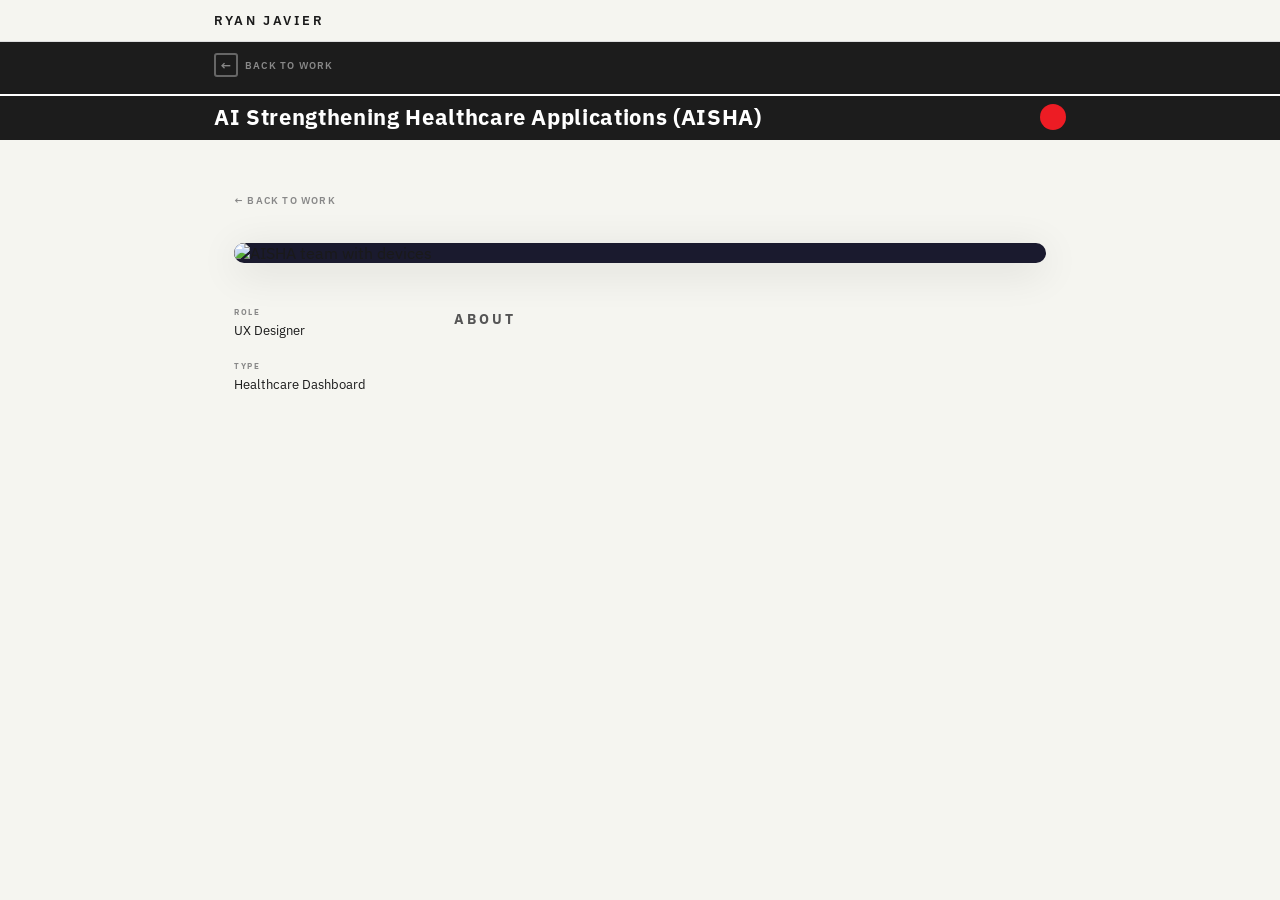
==== pages/aisha.html @ d73d8b57 "Create aisha.html" ====
<!DOCTYPE html>
<html lang="en">
<head>
  <meta charset="UTF-8" />
  <meta name="viewport" content="width=device-width, initial-scale=1.0"/>
  <title>AISHA - Ryan Javier</title>
  <link rel="preconnect" href="https://fonts.googleapis.com">
  <link rel="preconnect" href="https://fonts.gstatic.com" crossorigin>
  <link href="https://fonts.googleapis.com/css2?family=IBM+Plex+Sans:ital,wght@0,300;0,400;0,500;0,600;0,700;1,300&display=swap" rel="stylesheet">
  <style>
    :root {
      --red: #ED1C24;
      --orange: #F7941D;
      --teal: #4A8B8C;
      --teal-light: #B8D8D9;
      --teal-dark: #3a7a7b;
      --bg: #f5f5f0;
      --white: #ffffff;
      --dark: #1a1a1a;
      --mid: #555;
      --light: #888;
      --border: #ddd;
      --font: 'IBM Plex Sans', sans-serif;
    }

    * { margin: 0; padding: 0; box-sizing: border-box; }
    html { scroll-behavior: smooth; }
    body {
      font-family: var(--font);
      background: var(--bg);
      color: var(--dark);
      overflow-x: hidden;
    }

    /* NAVBAR */
    .navbar {
      position: sticky;
      top: 0;
      z-index: 100;
      background: var(--bg);
      border-bottom: 1px solid var(--border);
    }
    .nav-inner {
      max-width: 900px;
      margin: 0 auto;
      padding: 12px 24px;
      display: flex;
      align-items: center;
      justify-content: space-between;
    }
    .nav-logo {
      font-family: var(--font);
      font-size: 13px;
      font-weight: 600;
      letter-spacing: 0.2em;
      text-transform: uppercase;
      color: var(--dark);
      text-decoration: none;
      white-space: nowrap;
    }
    .nav-links { display: flex; gap: 24px; }
    .nav-link {
      font-family: var(--font);
      font-size: 10px;
      font-weight: 500;
      letter-spacing: 0.1em;
      text-transform: uppercase;
      color: var(--light);
      text-decoration: none;
      padding-bottom: 2px;
      border-bottom: 2px solid transparent;
      transition: color 0.2s, border-color 0.2s;
      white-space: nowrap;
    }
    .nav-link:hover { color: var(--dark); border-bottom-color: var(--teal); }
    .nav-link.active { color: var(--dark); border-bottom-color: var(--red); }

    /* SUBWAY SIGN BAR */
    .case-nav-bar {
      position: static;
      background: #1c1c1c;
      display: flex;
      flex-direction: column;
    }
    .case-nav-inner-wrap {
      max-width: 900px;
      margin: 0 auto;
      padding: 0 24px;
      width: 100%;
    }
    .case-nav-top {
      display: flex;
      align-items: center;
      justify-content: space-between;
      padding: 11px 0;
    }
    .case-nav-arrows { display: flex; align-items: center; gap: 20px; }
    .case-nav-arrows a {
      font-family: var(--font);
      font-size: 10px;
      font-weight: 600;
      letter-spacing: 0.12em;
      text-transform: uppercase;
      color: #888;
      text-decoration: none;
      display: flex;
      align-items: center;
      gap: 7px;
      transition: color 0.2s;
    }
    .case-nav-arrows a:hover { color: white; }
    .case-nav-arrow-icon {
      display: inline-flex;
      align-items: center;
      justify-content: center;
      width: 24px;
      height: 24px;
      border: 2.5px solid #666;
      border-radius: 3px;
      font-size: 13px;
      line-height: 1;
      transition: border-color 0.2s, color 0.2s;
    }
    .case-nav-arrows a:hover .case-nav-arrow-icon { border-color: white; color: white; }
    .case-nav-black-gap { height: 6px; background: #1c1c1c; }
    .case-nav-white-rule { height: 2px; background: #ffffff; }
    .case-nav-bottom {
      display: flex;
      align-items: center;
      justify-content: space-between;
      padding: 8px 0 10px;
    }
    .case-nav-title {
      font-family: var(--font);
      font-size: 22px;
      font-weight: 700;
      color: white;
      letter-spacing: 0.03em;
      text-transform: none;
      line-height: 1;
    }
    .case-nav-dot {
      width: 26px; height: 26px;
      border-radius: 50%;
      background: var(--red);
      flex-shrink: 0;
    }

    /* MAIN CONTENT */
    .case-study {
      max-width: 860px;
      margin: 0 auto;
      padding: 48px 24px 80px;
    }

    /* HERO IMAGE */
    .cs-hero {
      width: 100%;
      border-radius: 10px;
      overflow: hidden;
      margin-bottom: 44px;
      box-shadow: 0 8px 40px rgba(0,0,0,0.12);
      background: #1a1a2e;
    }
    .cs-hero img { width: 100%; height: auto; display: block; }

    /* META + ABOUT ROW */
    .cs-meta-row {
      display: grid;
      grid-template-columns: 180px 1fr;
      gap: 40px;
      margin-bottom: 60px;
      align-items: start;
    }
    .cs-meta { display: flex; flex-direction: column; gap: 20px; }
    .cs-meta-item { display: flex; flex-direction: column; gap: 4px; }
    .cs-meta-label {
      font-size: 8px;
      font-weight: 700;
      letter-spacing: 0.2em;
      text-transform: uppercase;
      color: var(--light);
    }
    .cs-meta-value { font-size: 13px; color: var(--dark); line-height: 1.5; }
    .cs-section-eyebrow {
      font-size: 9px;
      font-weight: 700;
      letter-spacing: 0.22em;
      text-transform: uppercase;
      color: var(--red);
      margin-bottom: 10px;
    }
    .cs-about-block p { font-size: 14px; line-height: 1.8; color: var(--mid); }

    /* BACK LINK */
    .cs-back {
      display: inline-flex;
      align-items: center;
      gap: 8px;
      font-size: 10px;
      font-weight: 600;
      letter-spacing: 0.12em;
      text-transform: uppercase;
      color: var(--light);
      text-decoration: none;
      margin-bottom: 36px;
      transition: color 0.2s;
    }
    .cs-back:hover { color: var(--teal); }

    @media (max-width: 640px) {
      .cs-meta-row { grid-template-columns: 1fr; gap: 24px; }
      .cs-meta { flex-direction: row; flex-wrap: wrap; gap: 16px 28px; }
      .cs-meta-item { min-width: 80px; }
    }

    /* CLICKABLE IMAGES */
    .cs-zoomable {
      cursor: zoom-in;
      transition: opacity 0.15s;
    }
    .cs-zoomable:hover { opacity: 0.88; }

    /* IMAGE LIGHTBOX MODAL */
    .img-modal-overlay {
      position: fixed;
      inset: 0;
      background: rgba(0,0,0,0.82);
      z-index: 500;
      display: flex;
      align-items: center;
      justify-content: center;
      opacity: 0;
      pointer-events: none;
      transition: opacity 0.22s ease;
      backdrop-filter: blur(4px);
      padding: 24px;
    }
    .img-modal-overlay.open {
      opacity: 1;
      pointer-events: all;
    }
    .img-modal-inner {
      position: relative;
      max-width: 90vw;
      max-height: 90vh;
      display: flex;
      align-items: center;
      justify-content: center;
    }
    .img-modal-inner img {
      max-width: 90vw;
      max-height: 88vh;
      width: auto;
      height: auto;
      border-radius: 8px;
      box-shadow: 0 24px 80px rgba(0,0,0,0.5);
      display: block;
      transform: scale(0.95);
      transition: transform 0.22s ease;
    }
    .img-modal-overlay.open .img-modal-inner img { transform: scale(1); }
    .img-modal-close {
      position: absolute;
      top: -14px;
      right: -14px;
      width: 34px;
      height: 34px;
      border-radius: 50%;
      background: white;
      border: none;
      cursor: pointer;
      font-size: 14px;
      font-weight: 700;
      color: var(--dark);
      display: flex;
      align-items: center;
      justify-content: center;
      box-shadow: 0 2px 12px rgba(0,0,0,0.3);
      transition: background 0.15s;
      z-index: 10;
      font-family: var(--font);
    }
    .img-modal-close:hover { background: var(--bg); }
  </style>
</head>
<body>

  <!-- NAVBAR -->
  <nav class="navbar">
    <div class="nav-inner">
      <a href="../index.html" class="nav-logo">RYAN JAVIER</a>
      <div class="nav-links"></div>
    </div>
  </nav>

  <!-- SUBWAY SIGN BAR -->
  <div class="case-nav-bar">
    <div class="case-nav-inner-wrap">
      <div class="case-nav-top">
        <div class="case-nav-arrows">
          <a href="../index.html#work"><span class="case-nav-arrow-icon">&#8592;</span> Back to Work</a>
        </div>
      </div>
    </div>
    <div class="case-nav-black-gap"></div>
    <div class="case-nav-white-rule"></div>
    <div class="case-nav-inner-wrap">
      <div class="case-nav-bottom">
        <div class="case-nav-title">AI Strengthening Healthcare Applications (AISHA)</div>
        <div class="case-nav-dot"></div>
      </div>
    </div>
  </div>

  <!-- MAIN -->
  <main class="case-study">

    <a href="../index.html#work" class="cs-back">&#8592; Back to Work</a>

    <!-- HERO -->
    <div class="cs-hero">
      <img src="../photos/AISHA/1756594130944.jpeg"
           alt="AISHA team with devices"
           class="cs-zoomable" />
    </div>

    <!-- META + ABOUT -->
    <div class="cs-meta-row">
      <div class="cs-meta">
        <div class="cs-meta-item">
          <span class="cs-meta-label">Role</span>
          <span class="cs-meta-value">UX Designer</span>
        </div>
        <div class="cs-meta-item">
          <span class="cs-meta-label">Type</span>
          <span class="cs-meta-value">Healthcare Dashboard</span>
        </div>
      </div>
      <div class="cs-about-block">
        <p class="cs-section-eyebrow">About</p>
        <p></p>
      </div>
    </div>

  </main>

  <!-- LIGHTBOX MODAL -->
  <div class="img-modal-overlay" id="imgModal">
    <div class="img-modal-inner">
      <button class="img-modal-close" id="imgModalClose">&#10005;</button>
      <img src="" alt="" id="imgModalImg" />
    </div>
  </div>

  <script>
    const modal      = document.getElementById('imgModal');
    const modalImg   = document.getElementById('imgModalImg');
    const modalClose = document.getElementById('imgModalClose');

    function openLightbox(src, alt) {
      modalImg.src = src;
      modalImg.alt = alt;
      modal.classList.add('open');
      document.body.style.overflow = 'hidden';
    }
    function closeLightbox() {
      modal.classList.remove('open');
      document.body.style.overflow = '';
    }

    document.querySelectorAll('.cs-zoomable').forEach(img => {
      img.addEventListener('click', () => openLightbox(img.src, img.alt));
    });
    modalClose.addEventListener('click', closeLightbox);
    modal.addEventListener('click', e => { if (e.target === modal) closeLightbox(); });
    document.addEventListener('keydown', e => { if (e.key === 'Escape') closeLightbox(); });
  </script>

</body>
</html>
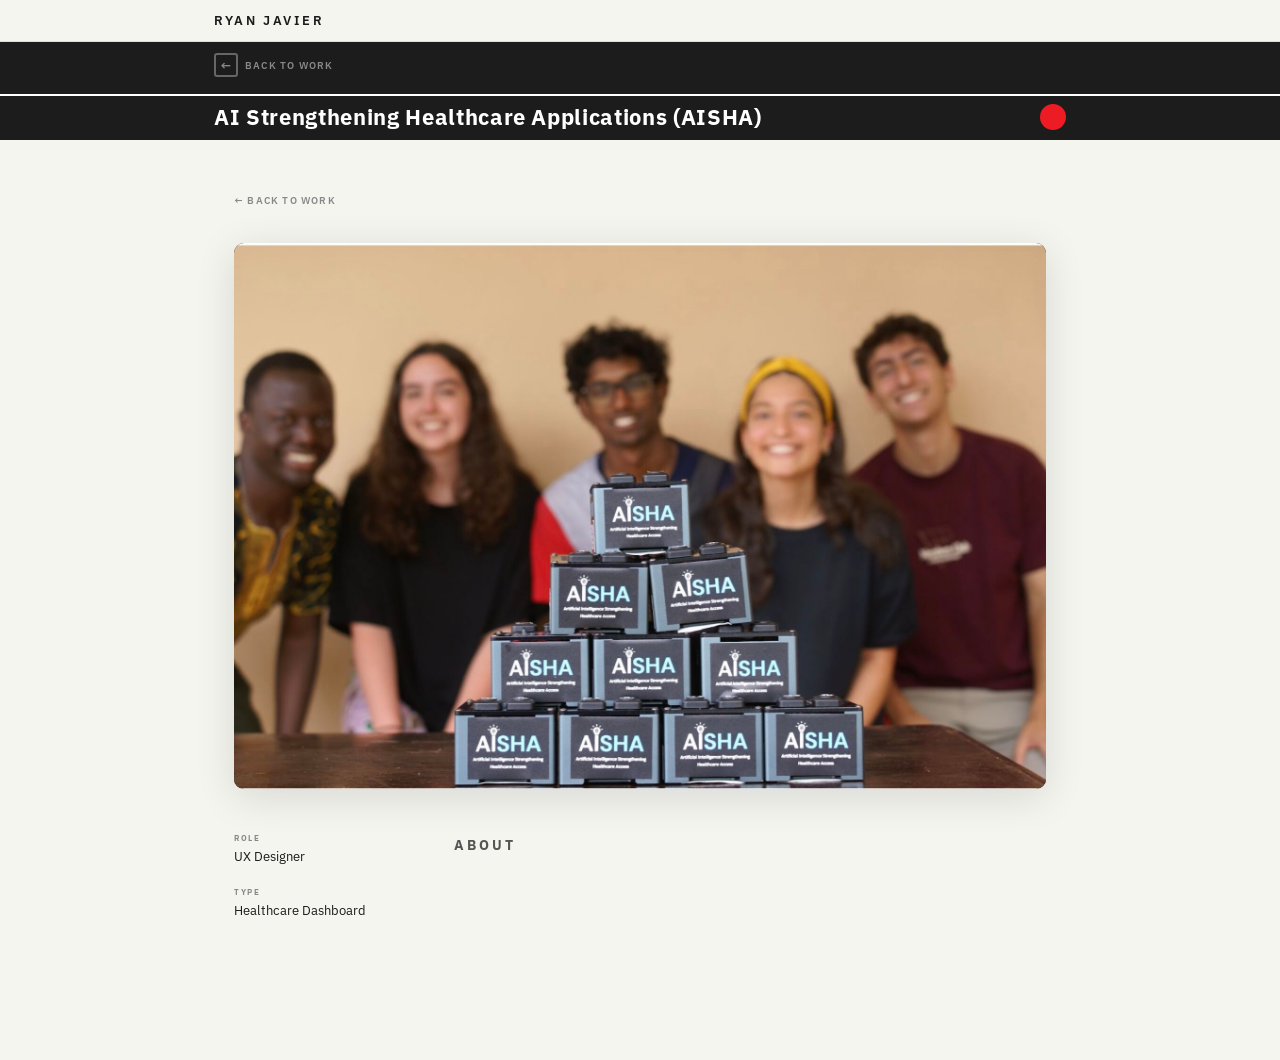
==== commit 2abb5871: "added mobile view" ====
--- a/pages/aisha.html
+++ b/pages/aisha.html
@@ -208,10 +208,48 @@
     }
     .cs-back:hover { color: var(--teal); }
 
+    /* HAMBURGER MENU */
+    .nav-hamburger {
+      display: none;
+      background: none;
+      border: none;
+      cursor: pointer;
+      padding: 4px;
+      flex-direction: column;
+      gap: 5px;
+    }
+    .nav-hamburger span {
+      display: block;
+      width: 22px;
+      height: 2px;
+      background: var(--dark);
+      border-radius: 2px;
+      transition: transform 0.2s, opacity 0.2s;
+    }
+    .nav-hamburger.open span:nth-child(1) { transform: translateY(7px) rotate(45deg); }
+    .nav-hamburger.open span:nth-child(2) { opacity: 0; }
+    .nav-hamburger.open span:nth-child(3) { transform: translateY(-7px) rotate(-45deg); }
+    .navbar:not(:has(.nav-link)) .nav-hamburger { display: none !important; }
+
     @media (max-width: 640px) {
       .cs-meta-row { grid-template-columns: 1fr; gap: 24px; }
-      .cs-meta { flex-direction: row; flex-wrap: wrap; gap: 16px 28px; }
-      .cs-meta-item { min-width: 80px; }
+      .cs-meta { display: grid; grid-template-columns: 1fr 1fr; gap: 20px 24px; }
+      .nav-hamburger { display: flex; }
+      .nav-links {
+        display: none;
+        position: absolute;
+        top: 100%;
+        left: 0;
+        right: 0;
+        background: var(--bg);
+        border-bottom: 1px solid var(--border);
+        flex-direction: column;
+        padding: 4px 0;
+        z-index: 99;
+        box-shadow: 0 4px 12px rgba(0,0,0,0.08);
+      }
+      .nav-links.open { display: flex; }
+      .nav-link { padding: 12px 24px; }
     }
 
     /* CLICKABLE IMAGES */
@@ -291,6 +329,9 @@
     <div class="nav-inner">
       <a href="../index.html" class="nav-logo">RYAN JAVIER</a>
       <div class="nav-links"></div>
+      <button class="nav-hamburger" id="navHamburger" aria-label="Toggle menu">
+        <span></span><span></span><span></span>
+      </button>
     </div>
   </nav>
 
@@ -375,6 +416,28 @@
     modalClose.addEventListener('click', closeLightbox);
     modal.addEventListener('click', e => { if (e.target === modal) closeLightbox(); });
     document.addEventListener('keydown', e => { if (e.key === 'Escape') closeLightbox(); });
+
+    // Hamburger menu
+    const burger  = document.getElementById('navHamburger');
+    const navMenu = document.querySelector('.nav-links');
+    if (burger && navMenu) {
+      burger.addEventListener('click', () => {
+        burger.classList.toggle('open');
+        navMenu.classList.toggle('open');
+      });
+      navMenu.querySelectorAll('.nav-link').forEach(link => {
+        link.addEventListener('click', () => {
+          burger.classList.remove('open');
+          navMenu.classList.remove('open');
+        });
+      });
+      document.addEventListener('click', e => {
+        if (!burger.contains(e.target) && !navMenu.contains(e.target)) {
+          burger.classList.remove('open');
+          navMenu.classList.remove('open');
+        }
+      });
+    }
   </script>
 
 </body>
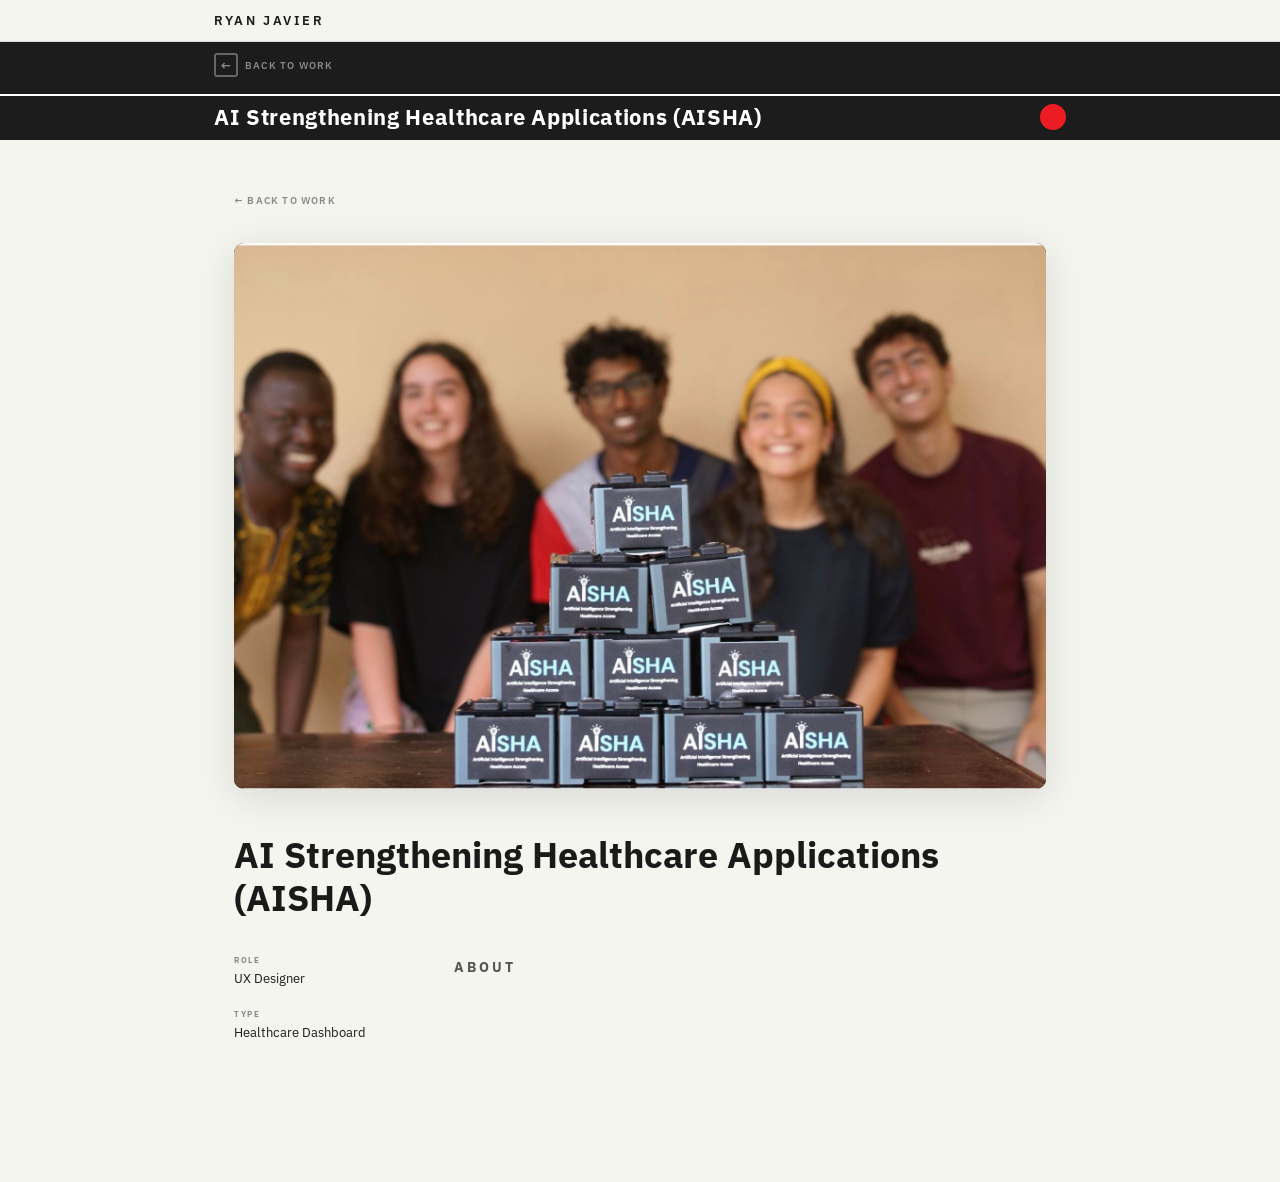
==== commit 6b0b348a: "Added some extra touches" ====
--- a/pages/aisha.html
+++ b/pages/aisha.html
@@ -191,6 +191,13 @@
       margin-bottom: 10px;
     }
     .cs-about-block p { font-size: 14px; line-height: 1.8; color: var(--mid); }
+    .cs-page-title {
+      font-size: 36px;
+      font-weight: 700;
+      color: var(--dark);
+      line-height: 1.2;
+      margin-bottom: 36px;
+    }
 
     /* BACK LINK */
     .cs-back {
@@ -365,6 +372,8 @@
            alt="AISHA team with devices"
            class="cs-zoomable" />
     </div>
+
+    <h1 class="cs-page-title">AI Strengthening Healthcare Applications (AISHA)</h1>
 
     <!-- META + ABOUT -->
     <div class="cs-meta-row">
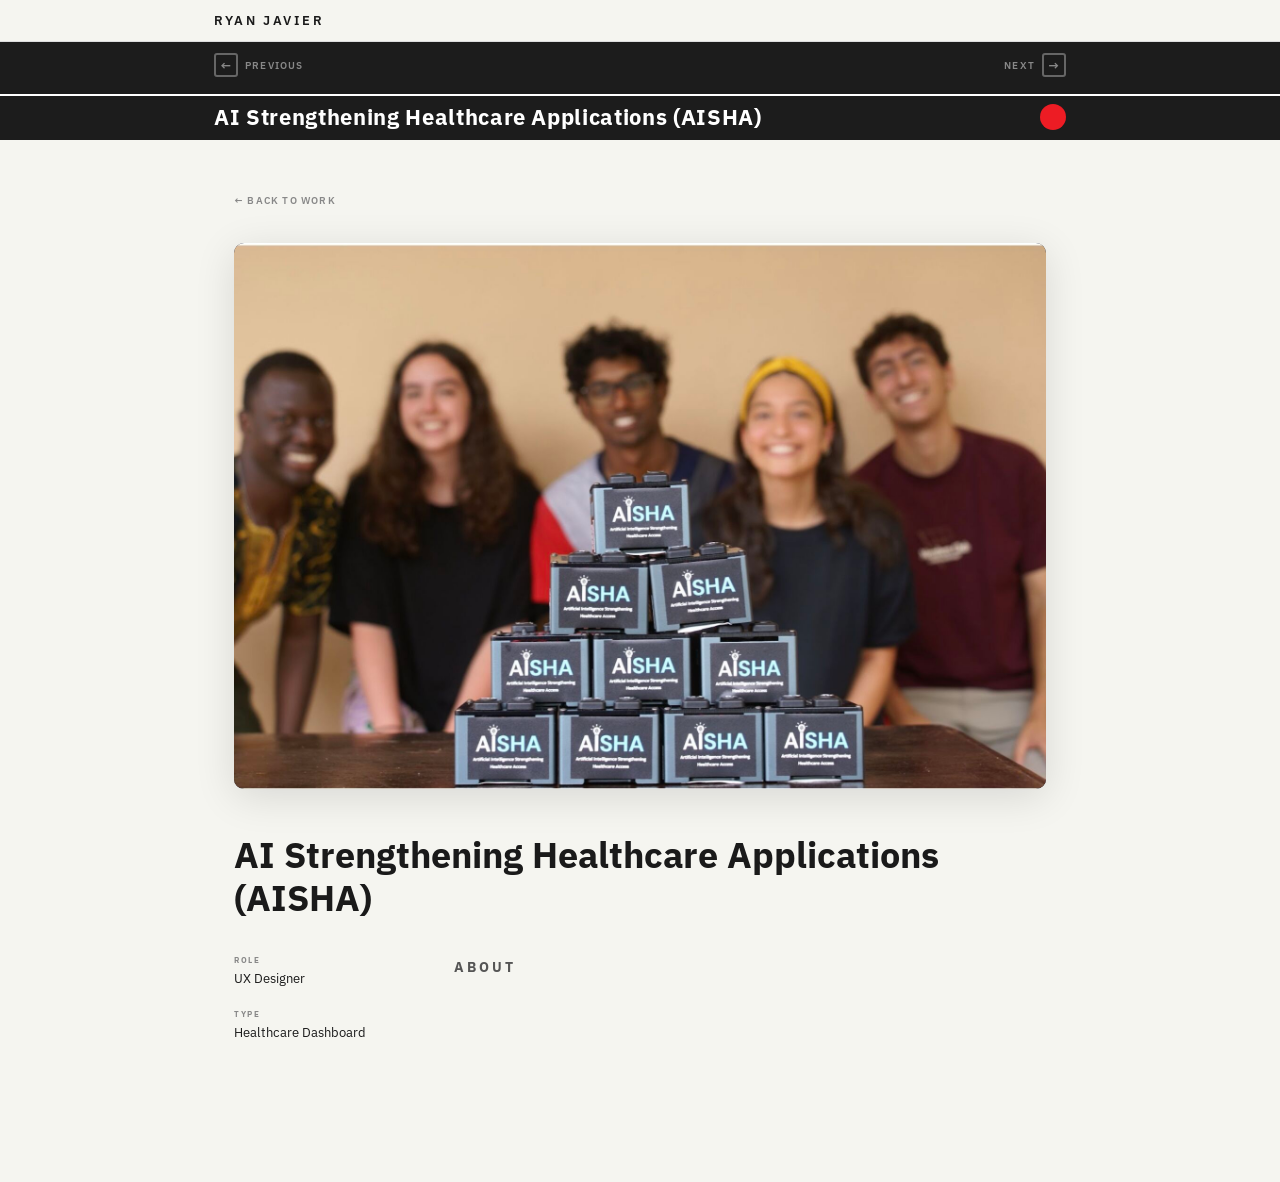
==== commit a50eff3e: "Added lingua and auroworld pages" ====
--- a/pages/aisha.html
+++ b/pages/aisha.html
@@ -347,7 +347,10 @@
     <div class="case-nav-inner-wrap">
       <div class="case-nav-top">
         <div class="case-nav-arrows">
-          <a href="../index.html#work"><span class="case-nav-arrow-icon">&#8592;</span> Back to Work</a>
+          <a href="capstone-website.html"><span class="case-nav-arrow-icon">&#8592;</span> Previous</a>
+        </div>
+        <div class="case-nav-arrows">
+          <a href="card-redesign.html">Next <span class="case-nav-arrow-icon">&#8594;</span></a>
         </div>
       </div>
     </div>
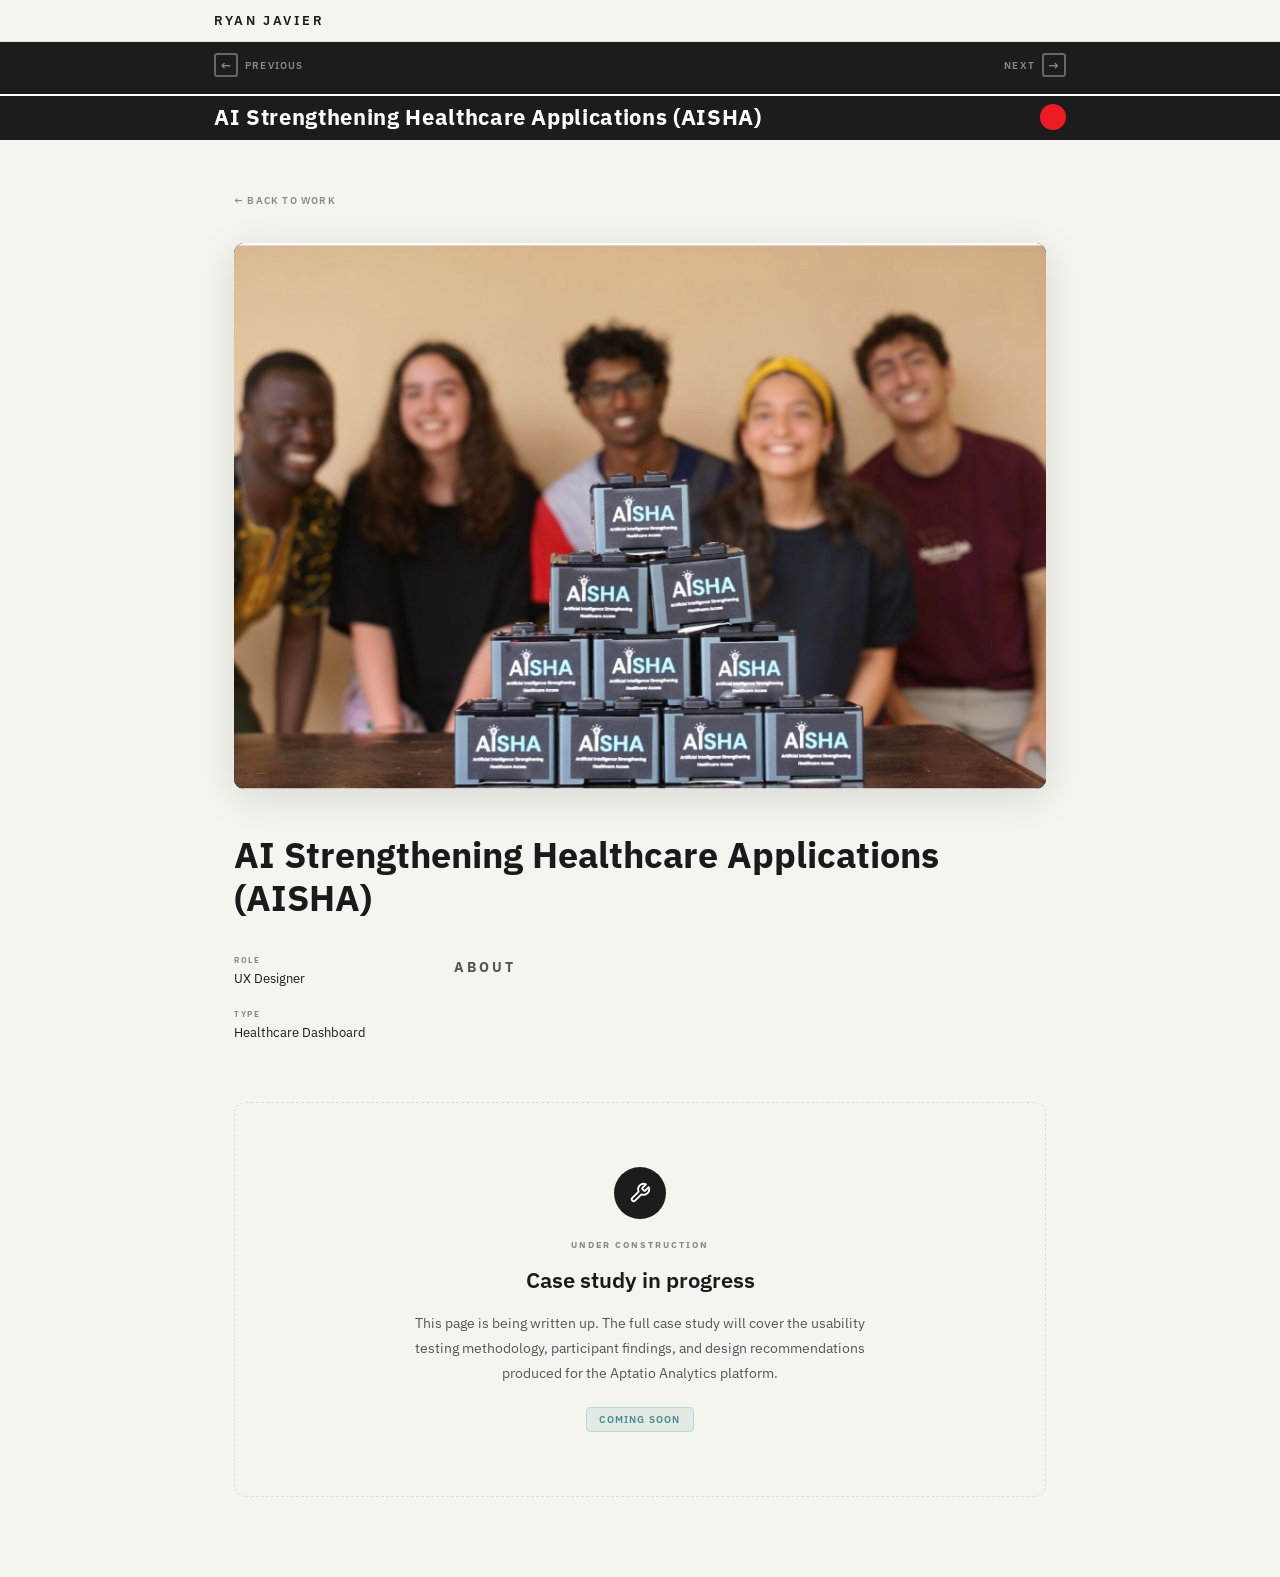
==== commit 9bbc980b: "added Aptatio page" ====
--- a/pages/aisha.html
+++ b/pages/aisha.html
@@ -4,6 +4,7 @@
   <meta charset="UTF-8" />
   <meta name="viewport" content="width=device-width, initial-scale=1.0"/>
   <title>AISHA - Ryan Javier</title>
+  <link rel="icon" type="image/x-icon" href="../photos/Redfavicon.ico" />
   <link rel="preconnect" href="https://fonts.googleapis.com">
   <link rel="preconnect" href="https://fonts.gstatic.com" crossorigin>
   <link href="https://fonts.googleapis.com/css2?family=IBM+Plex+Sans:ital,wght@0,300;0,400;0,500;0,600;0,700;1,300&display=swap" rel="stylesheet">
@@ -327,6 +328,74 @@
       font-family: var(--font);
     }
     .img-modal-close:hover { background: var(--bg); }
+
+    /* PLACEHOLDER BLOCK */
+    .cs-placeholder {
+      margin-top: 48px;
+      border: 1.5px dashed var(--border);
+      border-radius: 12px;
+      padding: 64px 40px;
+      display: flex;
+      flex-direction: column;
+      align-items: center;
+      text-align: center;
+      gap: 16px;
+    }
+    .cs-placeholder-icon {
+      width: 52px;
+      height: 52px;
+      border-radius: 50%;
+      background: #1c1c1c;
+      display: flex;
+      align-items: center;
+      justify-content: center;
+      margin-bottom: 4px;
+    }
+    .cs-placeholder-icon svg {
+      width: 22px;
+      height: 22px;
+      fill: none;
+      stroke: white;
+      stroke-width: 2;
+      stroke-linecap: round;
+      stroke-linejoin: round;
+    }
+    .cs-placeholder-label {
+      font-size: 9px;
+      font-weight: 700;
+      letter-spacing: 0.22em;
+      text-transform: uppercase;
+      color: var(--light);
+    }
+    .cs-placeholder-title {
+      font-size: 22px;
+      font-weight: 600;
+      color: var(--dark);
+      line-height: 1.3;
+    }
+    .cs-placeholder-desc {
+      font-size: 14px;
+      line-height: 1.8;
+      color: var(--mid);
+      max-width: 480px;
+    }
+    .cs-placeholder-tag {
+      display: inline-block;
+      font-size: 10px;
+      font-weight: 600;
+      letter-spacing: 0.12em;
+      text-transform: uppercase;
+      color: var(--teal);
+      background: rgba(74,139,140,0.1);
+      border: 1px solid var(--teal-light);
+      border-radius: 4px;
+      padding: 5px 12px;
+      margin-top: 4px;
+    }
+
+    @media (max-width: 640px) {
+      .cs-placeholder { padding: 48px 24px; }
+    }
   </style>
 </head>
 <body>
@@ -394,6 +463,19 @@
         <p class="cs-section-eyebrow">About</p>
         <p></p>
       </div>
+    </div>
+
+    <!-- PLACEHOLDER -->
+    <div class="cs-placeholder">
+      <div class="cs-placeholder-icon">
+        <svg viewBox="0 0 24 24">
+          <path d="M14.7 6.3a1 1 0 000 1.4l1.6 1.6a1 1 0 001.4 0l3.77-3.77a6 6 0 01-7.94 7.94l-6.91 6.91a2.12 2.12 0 01-3-3l6.91-6.91a6 6 0 017.94-7.94l-3.76 3.76z"/>
+        </svg>
+      </div>
+      <span class="cs-placeholder-label">Under Construction</span>
+      <p class="cs-placeholder-title">Case study in progress</p>
+      <p class="cs-placeholder-desc">This page is being written up. The full case study will cover the usability testing methodology, participant findings, and design recommendations produced for the Aptatio Analytics platform.</p>
+      <span class="cs-placeholder-tag">Coming Soon</span>
     </div>
 
   </main>
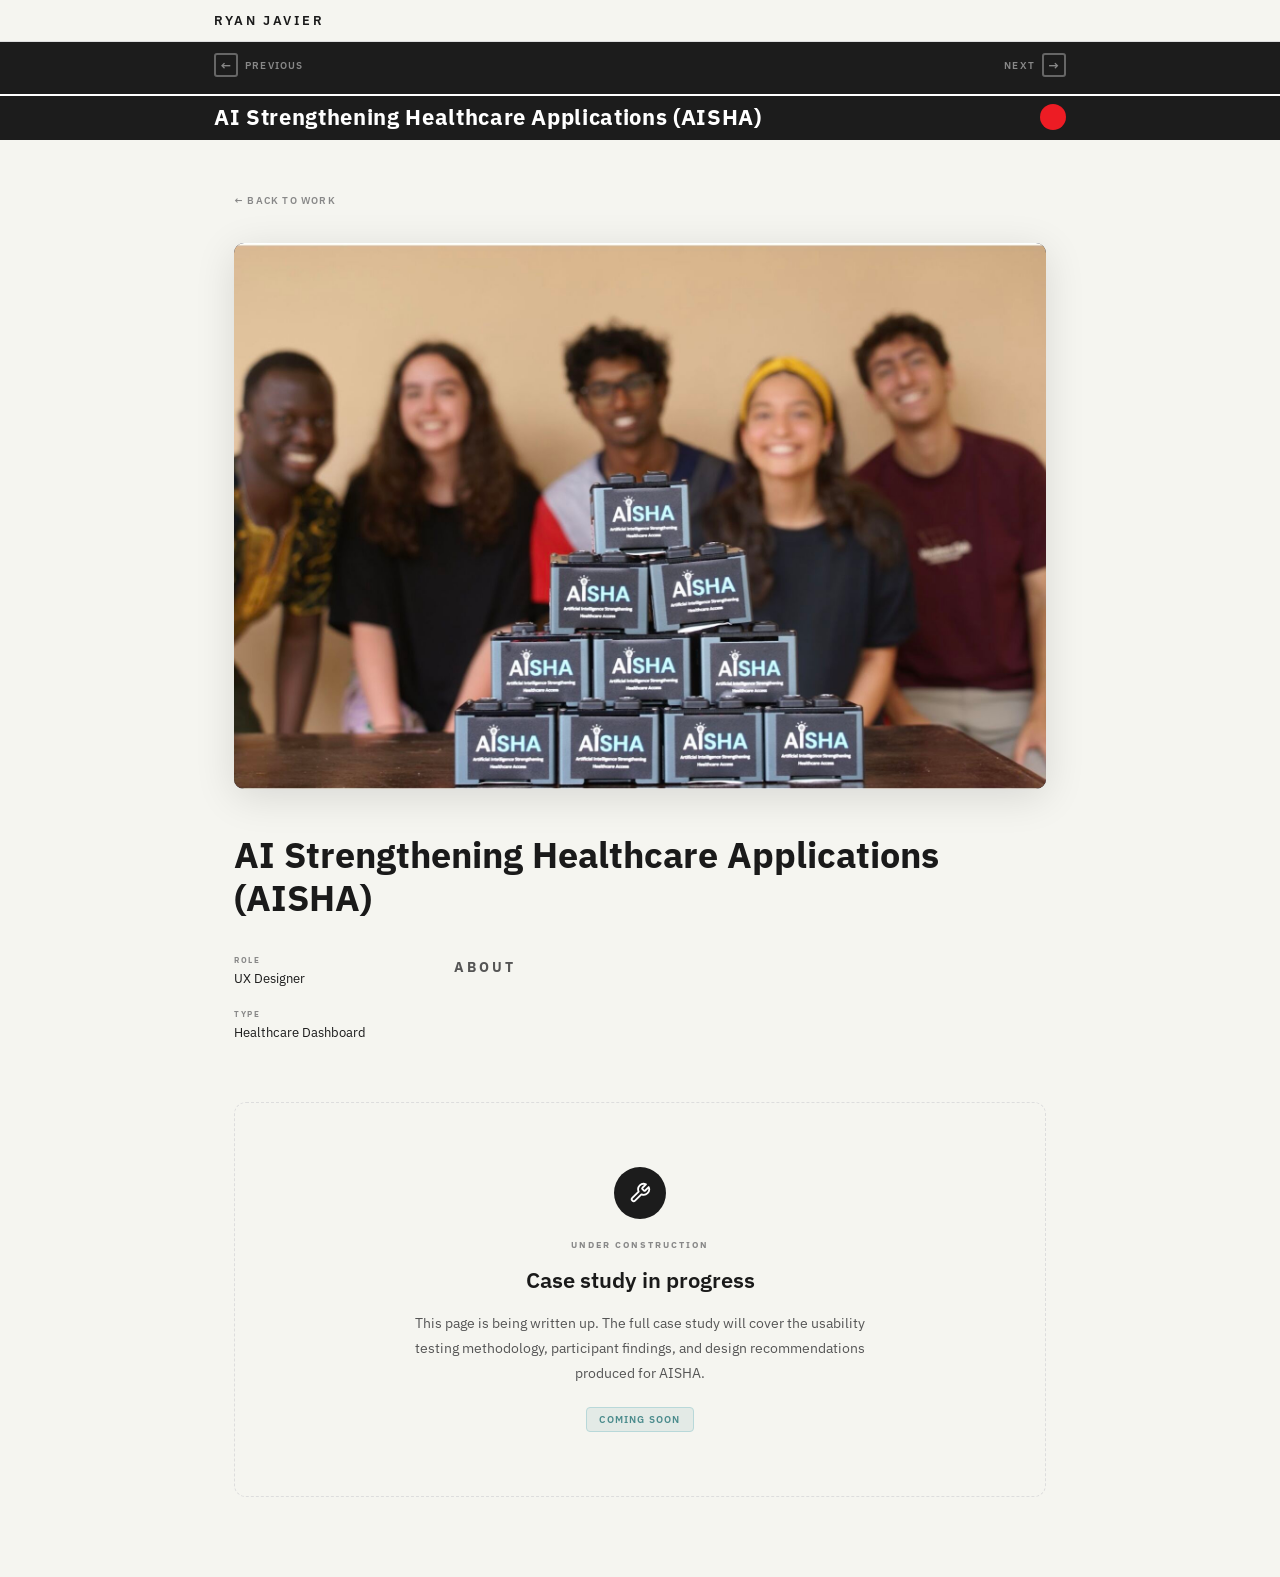
==== commit 5f23ef4c: "revised" ====
--- a/pages/aisha.html
+++ b/pages/aisha.html
@@ -474,7 +474,7 @@
       </div>
       <span class="cs-placeholder-label">Under Construction</span>
       <p class="cs-placeholder-title">Case study in progress</p>
-      <p class="cs-placeholder-desc">This page is being written up. The full case study will cover the usability testing methodology, participant findings, and design recommendations produced for the Aptatio Analytics platform.</p>
+      <p class="cs-placeholder-desc">This page is being written up. The full case study will cover the usability testing methodology, participant findings, and design recommendations produced for AISHA.</p>
       <span class="cs-placeholder-tag">Coming Soon</span>
     </div>
 
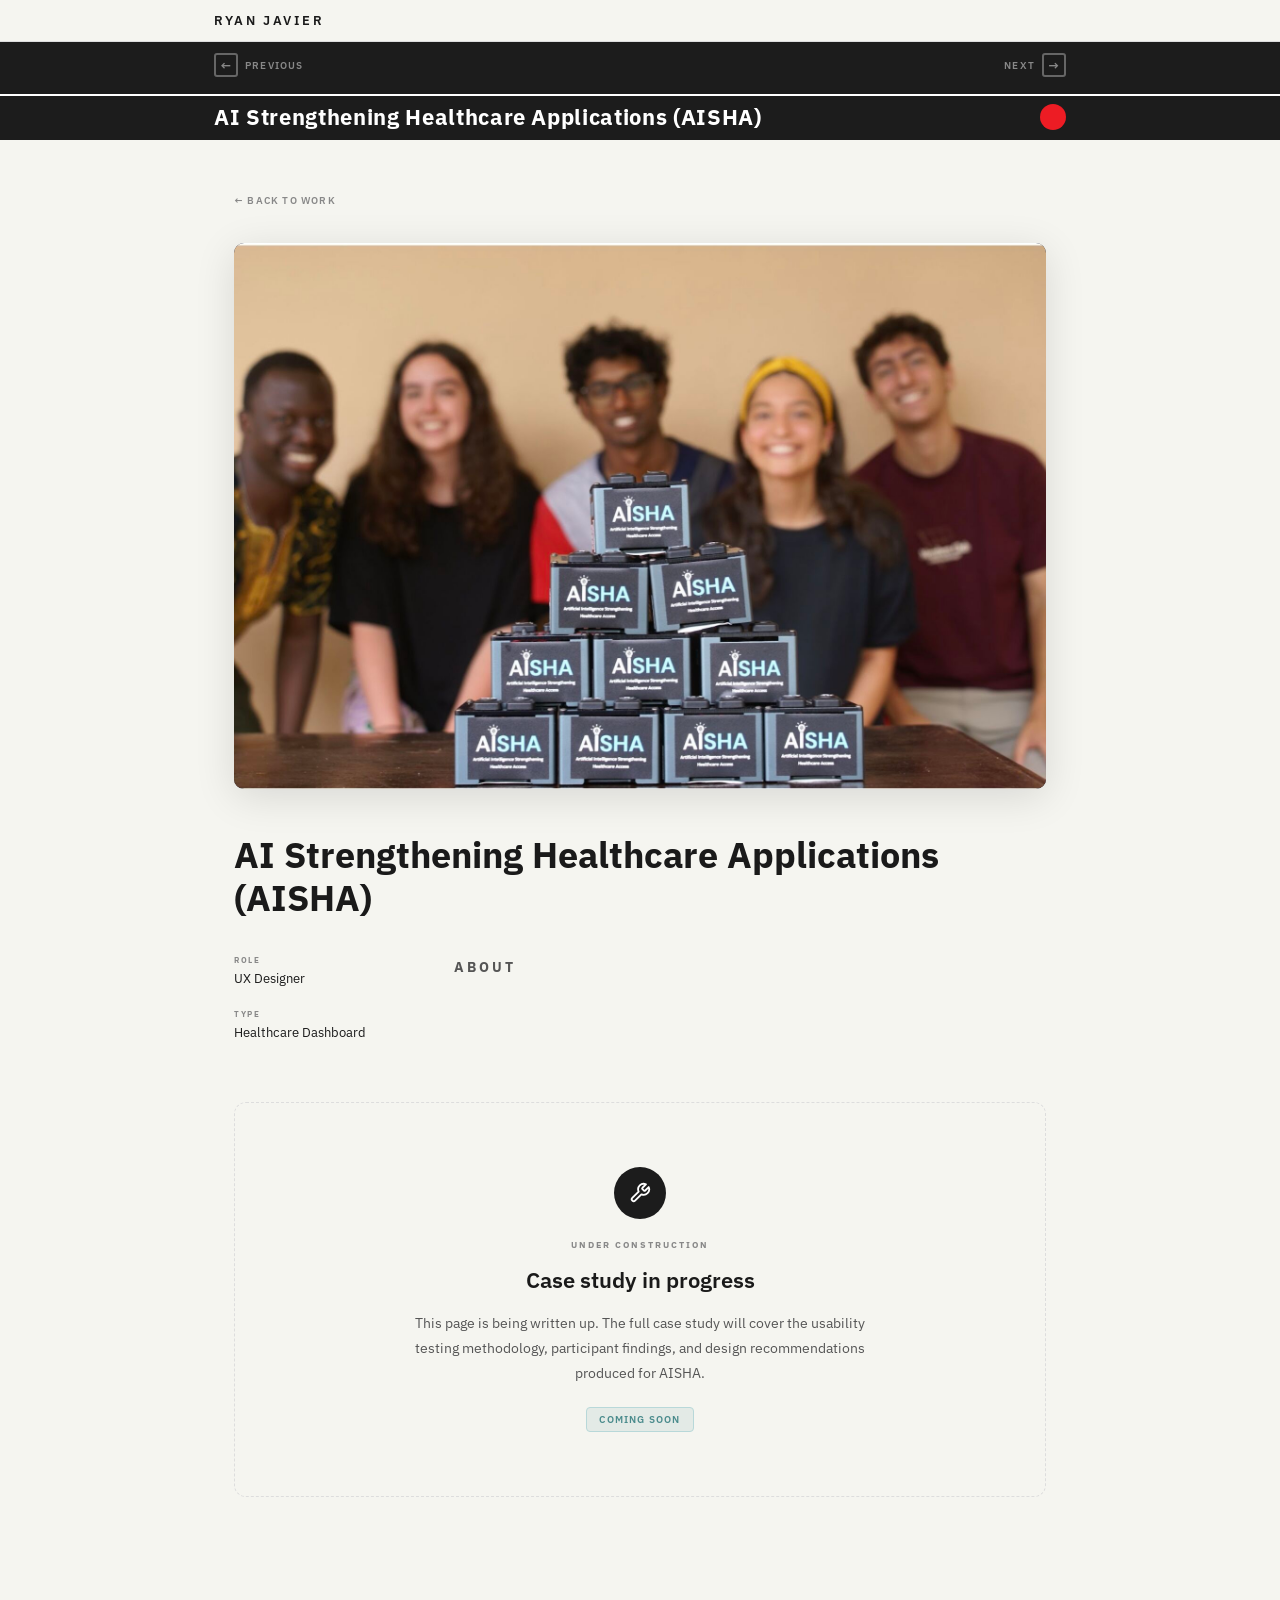
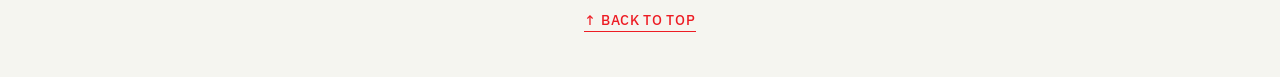
==== commit d3f319ac: "revised capstone website page" ====
--- a/pages/aisha.html
+++ b/pages/aisha.html
@@ -534,5 +534,9 @@
     }
   </script>
 
+  <div style="text-align:center; padding: 2rem 0 3rem; font-family: 'IBM Plex Sans', sans-serif;">
+    <a href="#" style="color: #ED1C24; text-decoration: none; font-size: 0.875rem; font-weight: 500; letter-spacing: 0.05em; text-transform: uppercase; border-bottom: 1px solid #ED1C24; padding-bottom: 2px;">↑ Back to Top</a>
+  </div>
+
 </body>
 </html>
